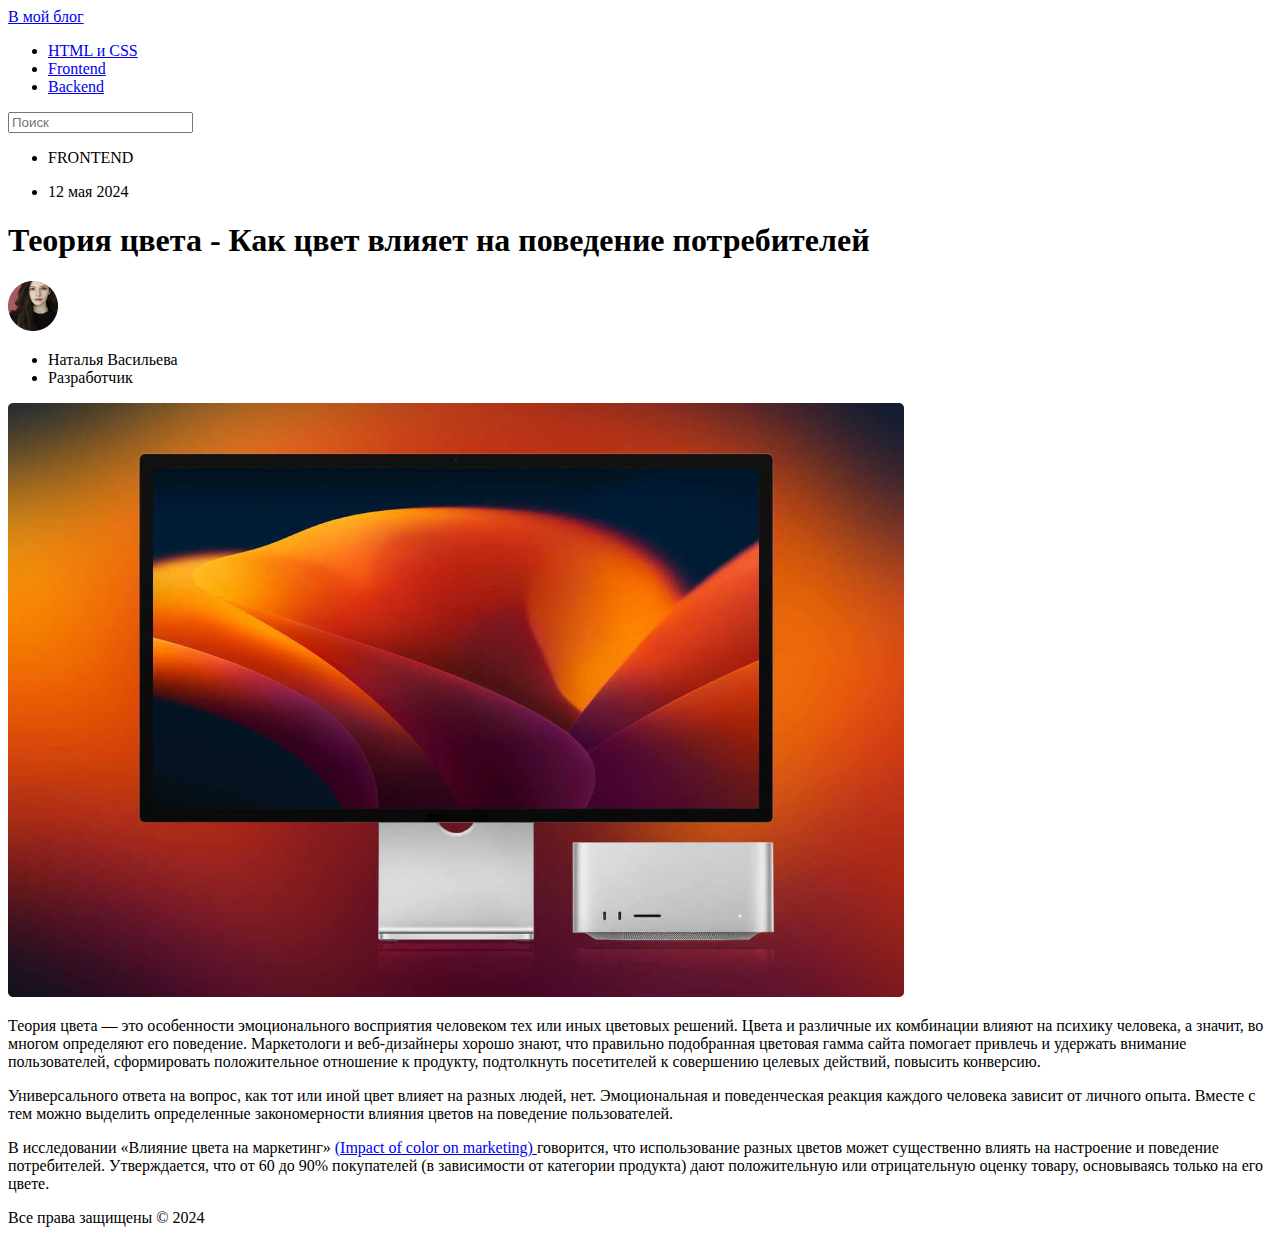
==== 1-Blog/index.html @ f77a91c6 "Исправление локализации, тайтла и ссылки" ====
<!DOCTYPE html>
<html lang="ru">
  <head>
    <meta charset="UTF-8" />
    <meta name="viewport" content="width=device-width, initial-scale=1.0" />
    <title>Мой Блог</title>
  </head>
  <body>
    <header>
      <nav>
        <a href="#">В мой блог</a>
        <ul>
          <li><a href="#">HTML и CSS</a></li>
          <li><a href="#">Frontend</a></li>
          <li><a href="#">Backend</a></li>
        </ul>
      </nav>
      <input type="search" placeholder="Поиск" />
    </header>
    <main>
      <section>
        <ul>
          <li><p>FRONTEND</p></li>
          <li><time datetime="2024-05-12 00:00">12 мая 2024</time></li>
        </ul>
        <h1>Теория цвета - Как цвет влияет на поведение потребителей</h1>
        <img src="images/Ellipse 1.png" alt="Аватар Натальи Васильевой" />
        <ul>
          <li>Наталья Васильева</li>
          <li>Разработчик</li>
        </ul>
      </section>

      <section>
        <img src="images/Rectangle 181.png" alt="Цветовая гамма iMac" />
      </section>

      <section>
        <p>
          Теория цвета — это особенности эмоционального восприятия человеком тех
          или иных цветовых решений. Цвета и различные их комбинации влияют на
          психику человека, а значит, во многом определяют его поведение.
          Маркетологи и веб-дизайнеры хорошо знают, что правильно подобранная
          цветовая гамма сайта помогает привлечь и удержать внимание
          пользователей, сформировать положительное отношение к продукту,
          подтолкнуть посетителей к совершению целевых действий, повысить
          конверсию.
        </p>
        <p>
          Универсального ответа на вопрос, как тот или иной цвет влияет на
          разных людей, нет. Эмоциональная и поведенческая реакция каждого
          человека зависит от личного опыта. Вместе с тем можно выделить
          определенные закономерности влияния цветов на поведение пользователей.
        </p>
        <p>
          В исследовании «Влияние цвета на маркетинг»
          <a href="https://www.researchgate.net/publication/235320162_Impact_of_color_on_marketing">
            (Impact of color on marketing)
          </a>
          говорится, что использование разных цветов может существенно влиять на
          настроение и поведение потребителей. Утверждается, что от 60 до 90%
          покупателей (в зависимости от категории продукта) дают положительную
          или отрицательную оценку товару, основываясь только на его цвете.
        </p>
      </section>
    </main>
    <footer>
      <p>Все права защищены &copy; <time datetime="2024-01-01 00:00">2024</time></p>
    </footer>
  </body>
</html>
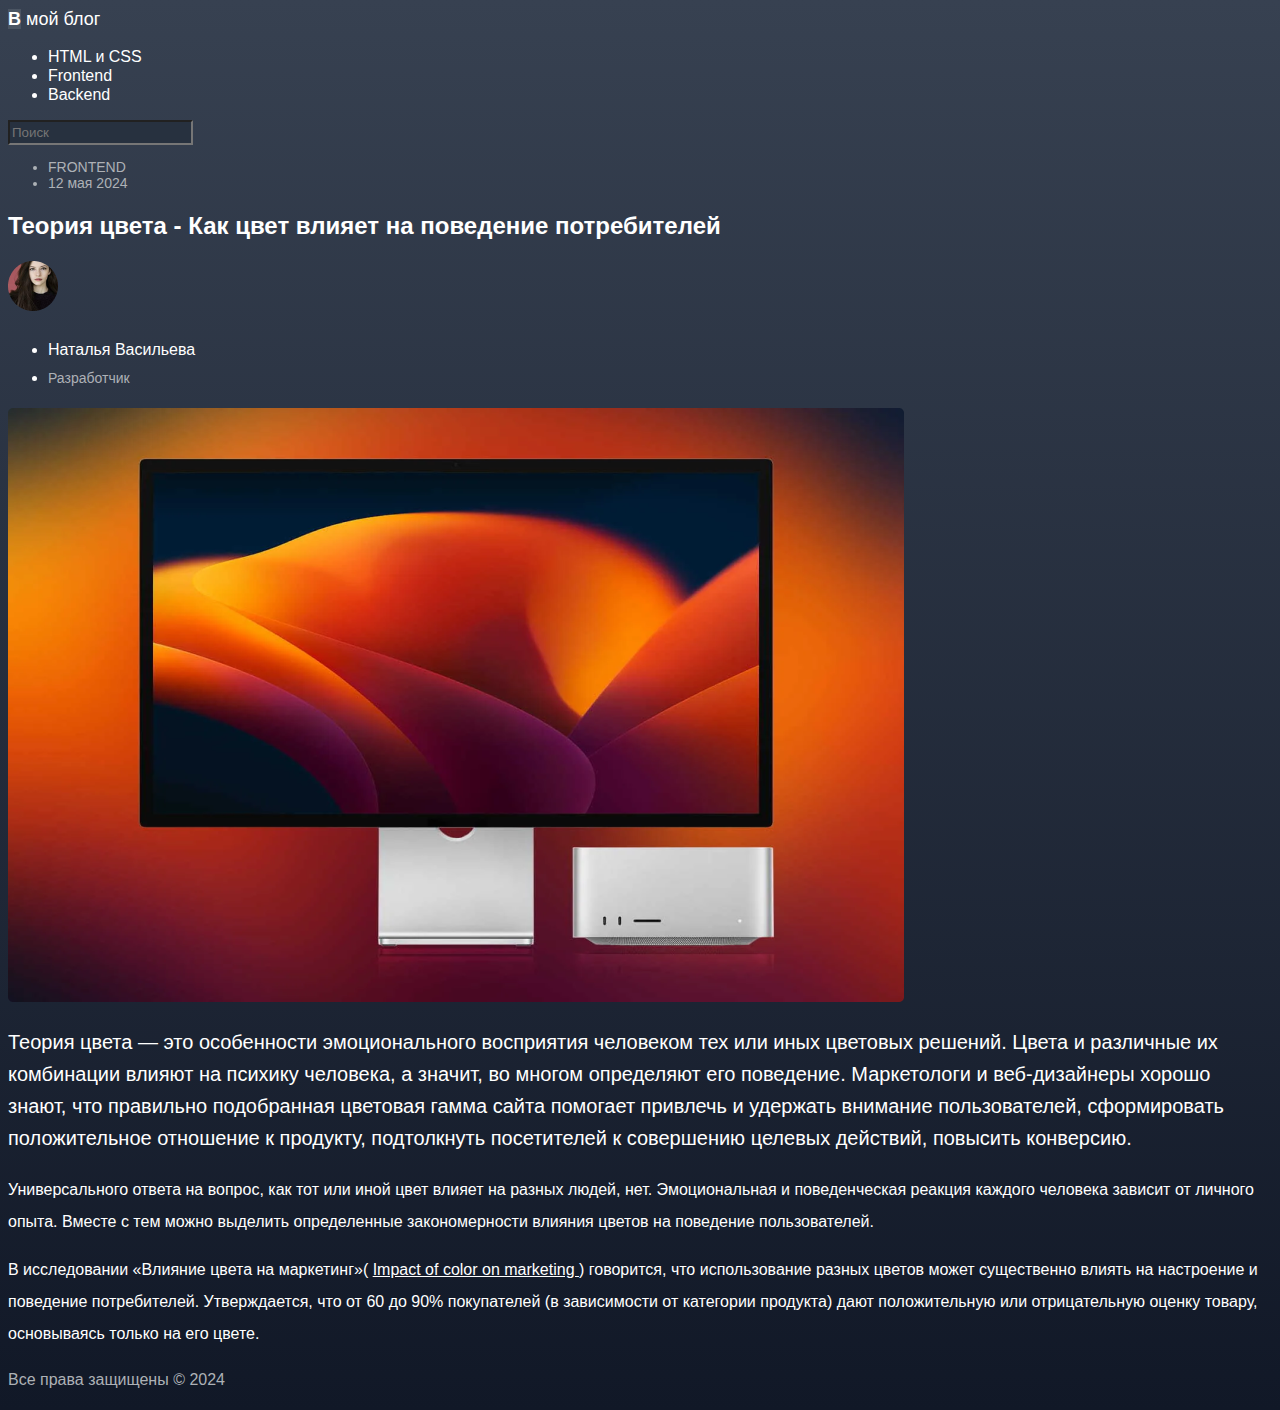
==== commit 71eae78b: "css dz 2" ====
--- a/1-Blog/index.html
+++ b/1-Blog/index.html
@@ -4,38 +4,58 @@
     <meta charset="UTF-8" />
     <meta name="viewport" content="width=device-width, initial-scale=1.0" />
     <title>Мой Блог</title>
+    <link rel="stylesheet" href="styles/style.css">
   </head>
   <body>
+
     <header>
+
       <nav>
-        <a href="#">В мой блог</a>
+        <a href="#"><span class="letterB">В</span> мой блог</a>
         <ul>
           <li><a href="#">HTML и CSS</a></li>
           <li><a href="#">Frontend</a></li>
           <li><a href="#">Backend</a></li>
         </ul>
       </nav>
-      <input type="search" placeholder="Поиск" />
+
+      <div class="headerSearch">
+        <form action="#">
+          <input type="text" placeholder="Поиск" />
+        </form>
+      </div>
+
     </header>
+
     <main>
+
       <section>
-        <ul>
-          <li><p>FRONTEND</p></li>
-          <li><time datetime="2024-05-12 00:00">12 мая 2024</time></li>
-        </ul>
+
+        <div class="postPartAndDate">
+            <ul>
+                <li>FRONTEND</li>
+                <li><time datetime="2024-05-12 00:00">12 мая 2024</time></li>
+            </ul>
+        </div>
+
         <h1>Теория цвета - Как цвет влияет на поведение потребителей</h1>
-        <img src="images/Ellipse 1.png" alt="Аватар Натальи Васильевой" />
-        <ul>
-          <li>Наталья Васильева</li>
-          <li>Разработчик</li>
-        </ul>
+
+        <div class="postAuthor">
+            <img src="images/Ellipse 1.png" alt="Аватар Натальи Васильевой" />
+            <ul>
+            <li>Наталья Васильева</li>
+            <li><span class="occupation">Разработчик</span></li>
+            </ul>
+        </div>
+
       </section>
 
       <section>
         <img src="images/Rectangle 181.png" alt="Цветовая гамма iMac" />
       </section>
 
-      <section>
+      <section class="postBody">
+        <div class="firstPart">
         <p>
           Теория цвета — это особенности эмоционального восприятия человеком тех
           или иных цветовых решений. Цвета и различные их комбинации влияют на
@@ -46,6 +66,7 @@
           подтолкнуть посетителей к совершению целевых действий, повысить
           конверсию.
         </p>
+    </div>
         <p>
           Универсального ответа на вопрос, как тот или иной цвет влияет на
           разных людей, нет. Эмоциональная и поведенческая реакция каждого
@@ -53,11 +74,11 @@
           определенные закономерности влияния цветов на поведение пользователей.
         </p>
         <p>
-          В исследовании «Влияние цвета на маркетинг»
+          В исследовании «Влияние цвета на маркетинг»(
           <a href="https://www.researchgate.net/publication/235320162_Impact_of_color_on_marketing">
-            (Impact of color on marketing)
+            Impact of color on marketing
           </a>
-          говорится, что использование разных цветов может существенно влиять на
+          ) говорится, что использование разных цветов может существенно влиять на
           настроение и поведение потребителей. Утверждается, что от 60 до 90%
           покупателей (в зависимости от категории продукта) дают положительную
           или отрицательную оценку товару, основываясь только на его цвете.
@@ -68,4 +89,4 @@
       <p>Все права защищены &copy; <time datetime="2024-01-01 00:00">2024</time></p>
     </footer>
   </body>
-</html>
+</html>--- a/1-Blog/styles/style.css
+++ b/1-Blog/styles/style.css
@@ -0,0 +1,66 @@
+body {
+    background: linear-gradient(180deg, #374151 0%, #111827 100%);
+    font-family: Roboto, sans-serif;
+    color: #fff;
+    font-weight: 400;
+    font-size: 16px;
+}
+
+body a {
+    color: #fff;
+}
+
+.letterB {
+    font-family: Source Sans Pro, sans-serif;
+    font-weight: 600;
+    line-height: 23px;
+    background-color: #4B5563;
+}
+
+nav > a {
+    font-size: 18px;
+    line-height: 21px;
+}
+
+nav a {
+    line-height: 19px;
+    text-decoration: none;
+}
+
+.headerSearch input {
+    background-color: #1F293799;
+    line-height: 19px;
+}
+
+.postPartAndDate {
+    font-size: 14px;
+    line-height: 16px;
+    color: rgb(173, 177, 182);
+}
+
+.postAuthor {
+    line-height: 28px;
+}
+
+.occupation {
+    font-size: 14px;
+    color: rgb(173, 177, 182);
+}
+
+h1 {
+    font-size: 24px;
+    line-height: 38px;
+}
+
+.postBody {
+    line-height: 32px;
+}
+
+.firstPart {
+    font-size: 20px;
+}
+
+footer p {
+    color: rgb(173, 177, 182);
+    line-height: 28px;
+}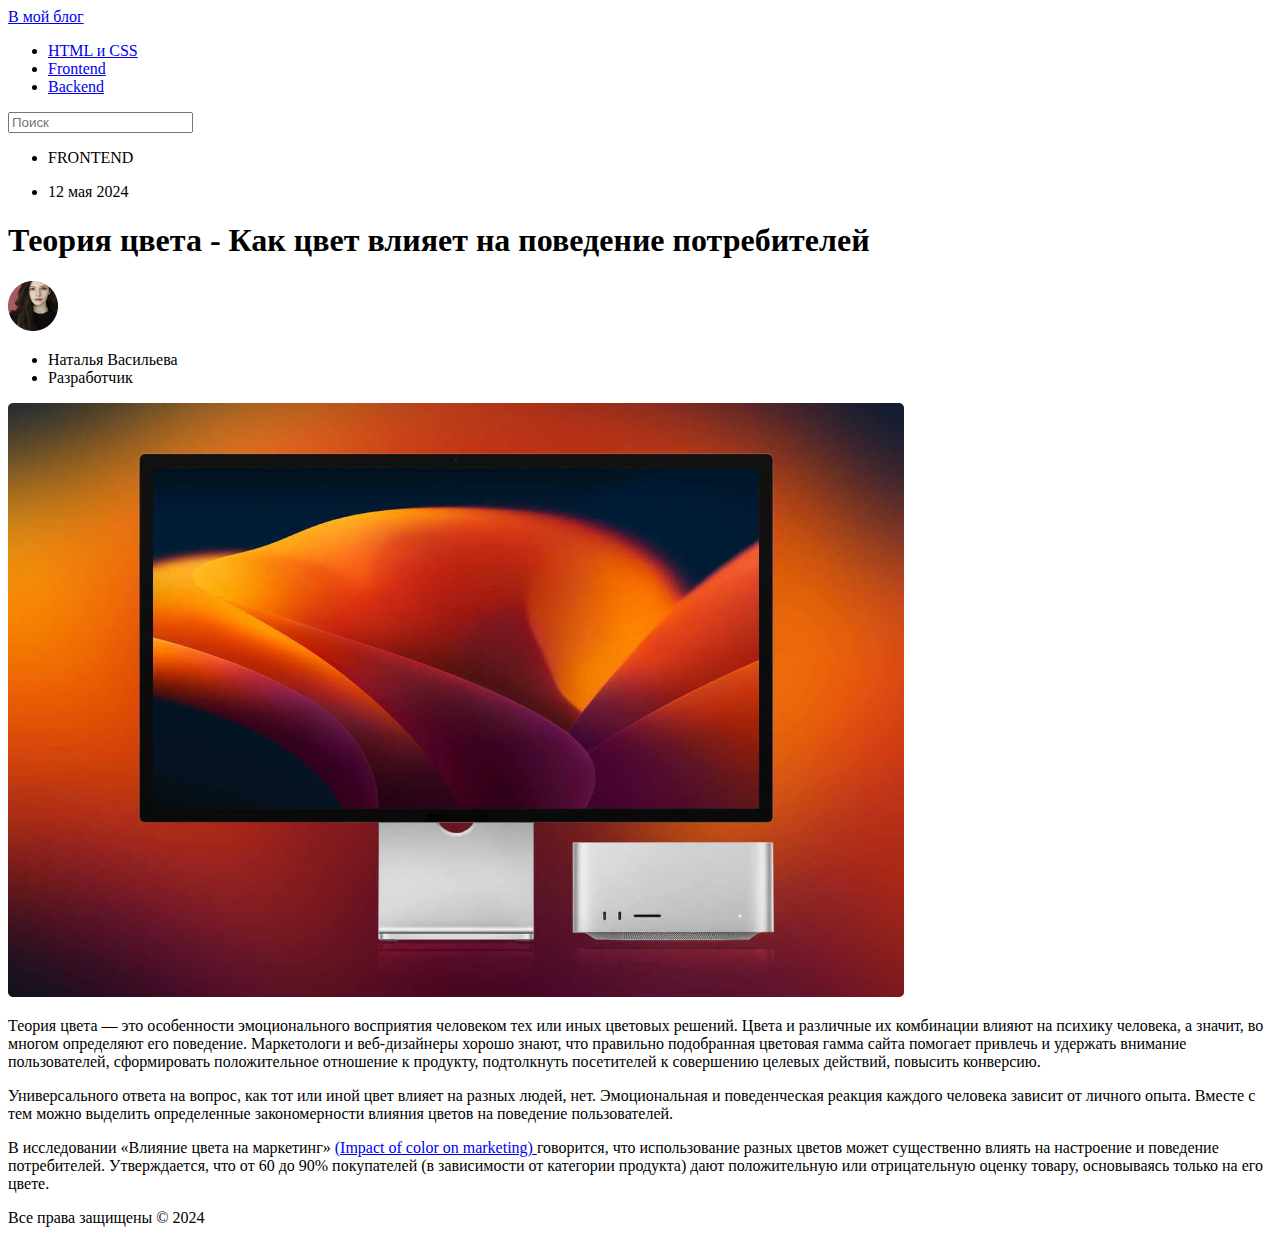
==== commit ffecf2bd: "Merge pull request #1 from Reneques/1-html" ====
--- a/1-Blog/index.html
+++ b/1-Blog/index.html
@@ -4,58 +4,38 @@
     <meta charset="UTF-8" />
     <meta name="viewport" content="width=device-width, initial-scale=1.0" />
     <title>Мой Блог</title>
-    <link rel="stylesheet" href="styles/style.css">
   </head>
   <body>
-
     <header>
-
       <nav>
-        <a href="#"><span class="letterB">В</span> мой блог</a>
+        <a href="#">В мой блог</a>
         <ul>
           <li><a href="#">HTML и CSS</a></li>
           <li><a href="#">Frontend</a></li>
           <li><a href="#">Backend</a></li>
         </ul>
       </nav>
-
-      <div class="headerSearch">
-        <form action="#">
-          <input type="text" placeholder="Поиск" />
-        </form>
-      </div>
-
+      <input type="search" placeholder="Поиск" />
     </header>
-
     <main>
-
       <section>
-
-        <div class="postPartAndDate">
-            <ul>
-                <li>FRONTEND</li>
-                <li><time datetime="2024-05-12 00:00">12 мая 2024</time></li>
-            </ul>
-        </div>
-
+        <ul>
+          <li><p>FRONTEND</p></li>
+          <li><time datetime="2024-05-12 00:00">12 мая 2024</time></li>
+        </ul>
         <h1>Теория цвета - Как цвет влияет на поведение потребителей</h1>
-
-        <div class="postAuthor">
-            <img src="images/Ellipse 1.png" alt="Аватар Натальи Васильевой" />
-            <ul>
-            <li>Наталья Васильева</li>
-            <li><span class="occupation">Разработчик</span></li>
-            </ul>
-        </div>
-
+        <img src="images/Ellipse 1.png" alt="Аватар Натальи Васильевой" />
+        <ul>
+          <li>Наталья Васильева</li>
+          <li>Разработчик</li>
+        </ul>
       </section>
 
       <section>
         <img src="images/Rectangle 181.png" alt="Цветовая гамма iMac" />
       </section>
 
-      <section class="postBody">
-        <div class="firstPart">
+      <section>
         <p>
           Теория цвета — это особенности эмоционального восприятия человеком тех
           или иных цветовых решений. Цвета и различные их комбинации влияют на
@@ -66,7 +46,6 @@
           подтолкнуть посетителей к совершению целевых действий, повысить
           конверсию.
         </p>
-    </div>
         <p>
           Универсального ответа на вопрос, как тот или иной цвет влияет на
           разных людей, нет. Эмоциональная и поведенческая реакция каждого
@@ -74,11 +53,11 @@
           определенные закономерности влияния цветов на поведение пользователей.
         </p>
         <p>
-          В исследовании «Влияние цвета на маркетинг»(
+          В исследовании «Влияние цвета на маркетинг»
           <a href="https://www.researchgate.net/publication/235320162_Impact_of_color_on_marketing">
-            Impact of color on marketing
+            (Impact of color on marketing)
           </a>
-          ) говорится, что использование разных цветов может существенно влиять на
+          говорится, что использование разных цветов может существенно влиять на
           настроение и поведение потребителей. Утверждается, что от 60 до 90%
           покупателей (в зависимости от категории продукта) дают положительную
           или отрицательную оценку товару, основываясь только на его цвете.
@@ -89,4 +68,4 @@
       <p>Все права защищены &copy; <time datetime="2024-01-01 00:00">2024</time></p>
     </footer>
   </body>
-</html>+</html>
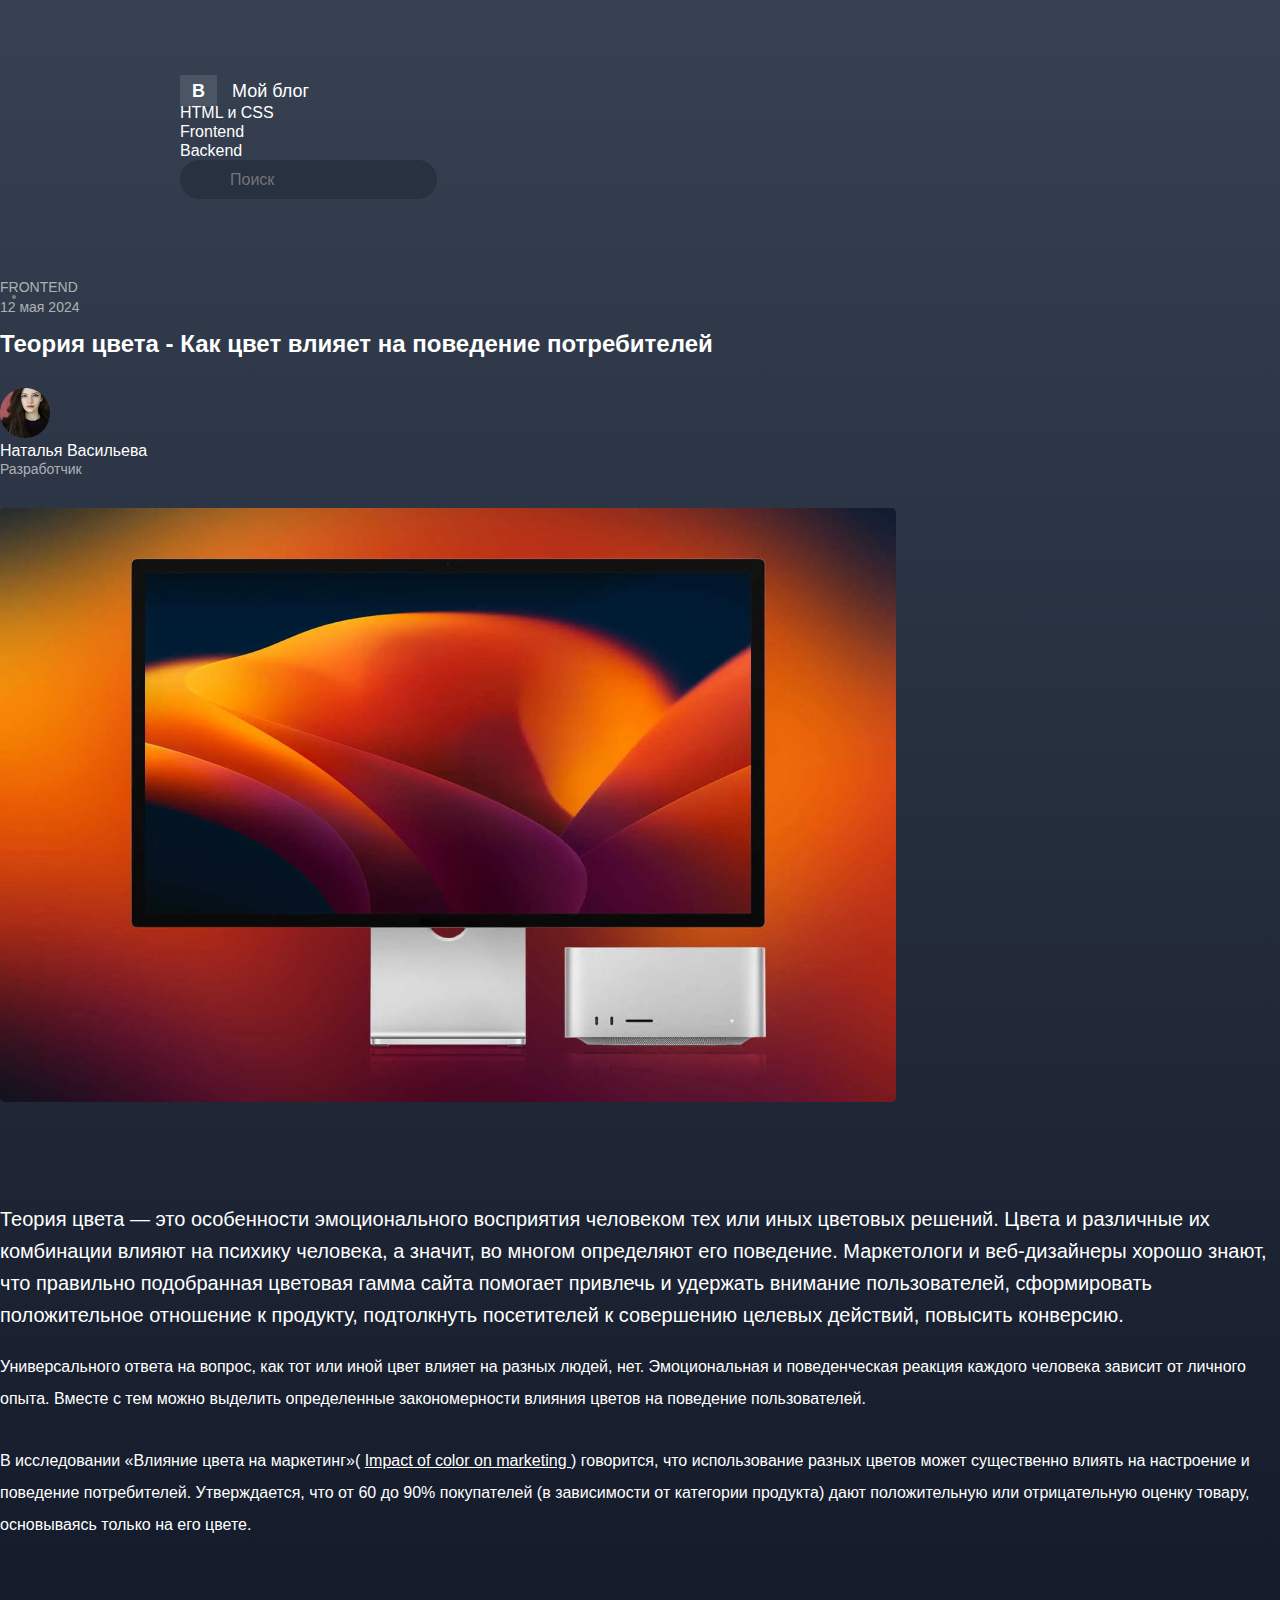
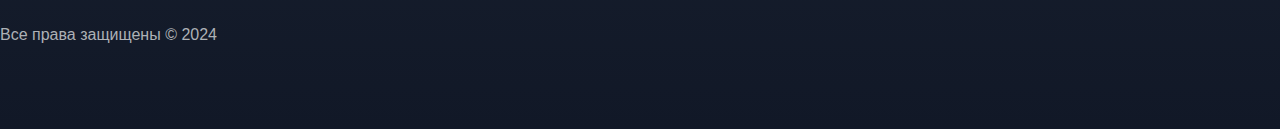
==== commit e0ea9cf4: "Домашнее задание - Блочная модель" ====
--- a/1-Blog/index.html
+++ b/1-Blog/index.html
@@ -4,48 +4,62 @@
     <meta charset="UTF-8" />
     <meta name="viewport" content="width=device-width, initial-scale=1.0" />
     <title>Мой Блог</title>
+    <link rel="stylesheet" href="styles/style.css" />
   </head>
   <body>
     <header>
       <nav>
-        <a href="#">В мой блог</a>
+        <a href="#"><span class="letterB">В</span> Мой блог</a>
         <ul>
           <li><a href="#">HTML и CSS</a></li>
           <li><a href="#">Frontend</a></li>
           <li><a href="#">Backend</a></li>
         </ul>
       </nav>
-      <input type="search" placeholder="Поиск" />
+
+      <div class="headerSearch">
+        <form action="#" name="search">
+          <input name="search" type="text" placeholder="Поиск" />
+        </form>
+      </div>
     </header>
+
     <main>
       <section>
-        <ul>
-          <li><p>FRONTEND</p></li>
-          <li><time datetime="2024-05-12 00:00">12 мая 2024</time></li>
-        </ul>
+        <div class="postPartAndDate">
+          <ul>
+            <li>FRONTEND</li>
+            <li><hr class="dotPart" /></li>
+            <li><time datetime="2024-05-12 00:00">12 мая 2024</time></li>
+          </ul>
+        </div>
+
         <h1>Теория цвета - Как цвет влияет на поведение потребителей</h1>
-        <img src="images/Ellipse 1.png" alt="Аватар Натальи Васильевой" />
-        <ul>
-          <li>Наталья Васильева</li>
-          <li>Разработчик</li>
-        </ul>
+
+        <div class="postAuthor">
+          <img src="images/Ellipse 1.png" alt="Аватар Натальи Васильевой" />
+          <ul>
+            <li>Наталья Васильева</li>
+            <li><span class="occupation">Разработчик</span></li>
+          </ul>
+        </div>
       </section>
 
-      <section>
+      <section class="postBody">
         <img src="images/Rectangle 181.png" alt="Цветовая гамма iMac" />
-      </section>
 
-      <section>
-        <p>
-          Теория цвета — это особенности эмоционального восприятия человеком тех
-          или иных цветовых решений. Цвета и различные их комбинации влияют на
-          психику человека, а значит, во многом определяют его поведение.
-          Маркетологи и веб-дизайнеры хорошо знают, что правильно подобранная
-          цветовая гамма сайта помогает привлечь и удержать внимание
-          пользователей, сформировать положительное отношение к продукту,
-          подтолкнуть посетителей к совершению целевых действий, повысить
-          конверсию.
-        </p>
+        <div class="firstPart">
+          <p>
+            Теория цвета — это особенности эмоционального восприятия человеком
+            тех или иных цветовых решений. Цвета и различные их комбинации
+            влияют на психику человека, а значит, во многом определяют его
+            поведение. Маркетологи и веб-дизайнеры хорошо знают, что правильно
+            подобранная цветовая гамма сайта помогает привлечь и удержать
+            внимание пользователей, сформировать положительное отношение к
+            продукту, подтолкнуть посетителей к совершению целевых действий,
+            повысить конверсию.
+          </p>
+        </div>
         <p>
           Универсального ответа на вопрос, как тот или иной цвет влияет на
           разных людей, нет. Эмоциональная и поведенческая реакция каждого
@@ -53,19 +67,23 @@
           определенные закономерности влияния цветов на поведение пользователей.
         </p>
         <p>
-          В исследовании «Влияние цвета на маркетинг»
-          <a href="https://www.researchgate.net/publication/235320162_Impact_of_color_on_marketing">
-            (Impact of color on marketing)
+          В исследовании «Влияние цвета на маркетинг»(
+          <a
+            href="https://www.researchgate.net/publication/235320162_Impact_of_color_on_marketing"
+          >
+            Impact of color on marketing
           </a>
-          говорится, что использование разных цветов может существенно влиять на
-          настроение и поведение потребителей. Утверждается, что от 60 до 90%
+          ) говорится, что использование разных цветов может существенно влиять
+          на настроение и поведение потребителей. Утверждается, что от 60 до 90%
           покупателей (в зависимости от категории продукта) дают положительную
           или отрицательную оценку товару, основываясь только на его цвете.
         </p>
       </section>
     </main>
     <footer>
-      <p>Все права защищены &copy; <time datetime="2024-01-01 00:00">2024</time></p>
+      <p>
+        Все права защищены &copy; <time datetime="2024-01-01 00:00">2024</time>
+      </p>
     </footer>
   </body>
 </html>
--- a/1-Blog/styles/style.css
+++ b/1-Blog/styles/style.css
@@ -0,0 +1,107 @@
+body {
+    background: linear-gradient(180deg, #374151 0%, #111827 100%);
+    font-family: Roboto, sans-serif;
+    color: #fff;
+    font-weight: 400;
+    font-size: 16px;
+    margin: 0;
+}
+
+header {
+    margin: 80px 180px;
+}
+
+h1 {
+    font-size: 24px;
+    margin: 0px 0px 30px 0px;
+}
+
+body a {
+    color: #fff;
+}
+
+ul {
+    padding: 0;
+    margin: 0px;
+}
+
+li {
+    list-style: none;
+  }
+
+nav > a {
+    font-size: 18px;
+    line-height: 21px;
+}
+
+nav a {
+    line-height: 19px;
+    text-decoration: none;
+}
+
+.letterB {
+    font-family: Source Sans Pro, sans-serif;
+    font-weight: 600;
+    line-height: 23px;
+    background-color: #4B5563;
+    padding: 6px 12px;
+    margin-right: 10px;
+}
+
+.headerSearch input {
+    background-color: #1F293799;
+    line-height: 19px;
+    border: none;
+    border-radius: 100px;
+    padding: 10px 0px 10px 50px;
+    color: #FFF;
+    font-family: Roboto, sans-serif;
+    font-size: 16px;
+    font-weight: 400;
+}
+
+.postPartAndDate {
+    font-size: 14px;
+    line-height: 16px;
+    color: rgb(173, 177, 182);
+    margin-bottom: 15px;
+}
+
+.dotPart {
+    width: 2px;
+    border: solid 2px;
+    border-radius: 100%;
+    box-sizing:border-box;
+    margin: 0px 12px;
+}
+
+.postAuthor {
+    margin-bottom: 30px;
+}
+
+.occupation {
+    font-size: 14px;
+    color: rgb(173, 177, 182);
+}
+
+.postBody {
+    line-height: 32px;
+}
+
+.postBody > p {
+    margin: 0px 0px 30px 0px;
+}
+
+.postBody > img {
+    margin-bottom: 70px;
+}
+
+.firstPart {
+    font-size: 20px;
+}
+
+footer p {
+    margin: 80px 0px;
+    color: rgb(173, 177, 182);
+    line-height: 28px;
+}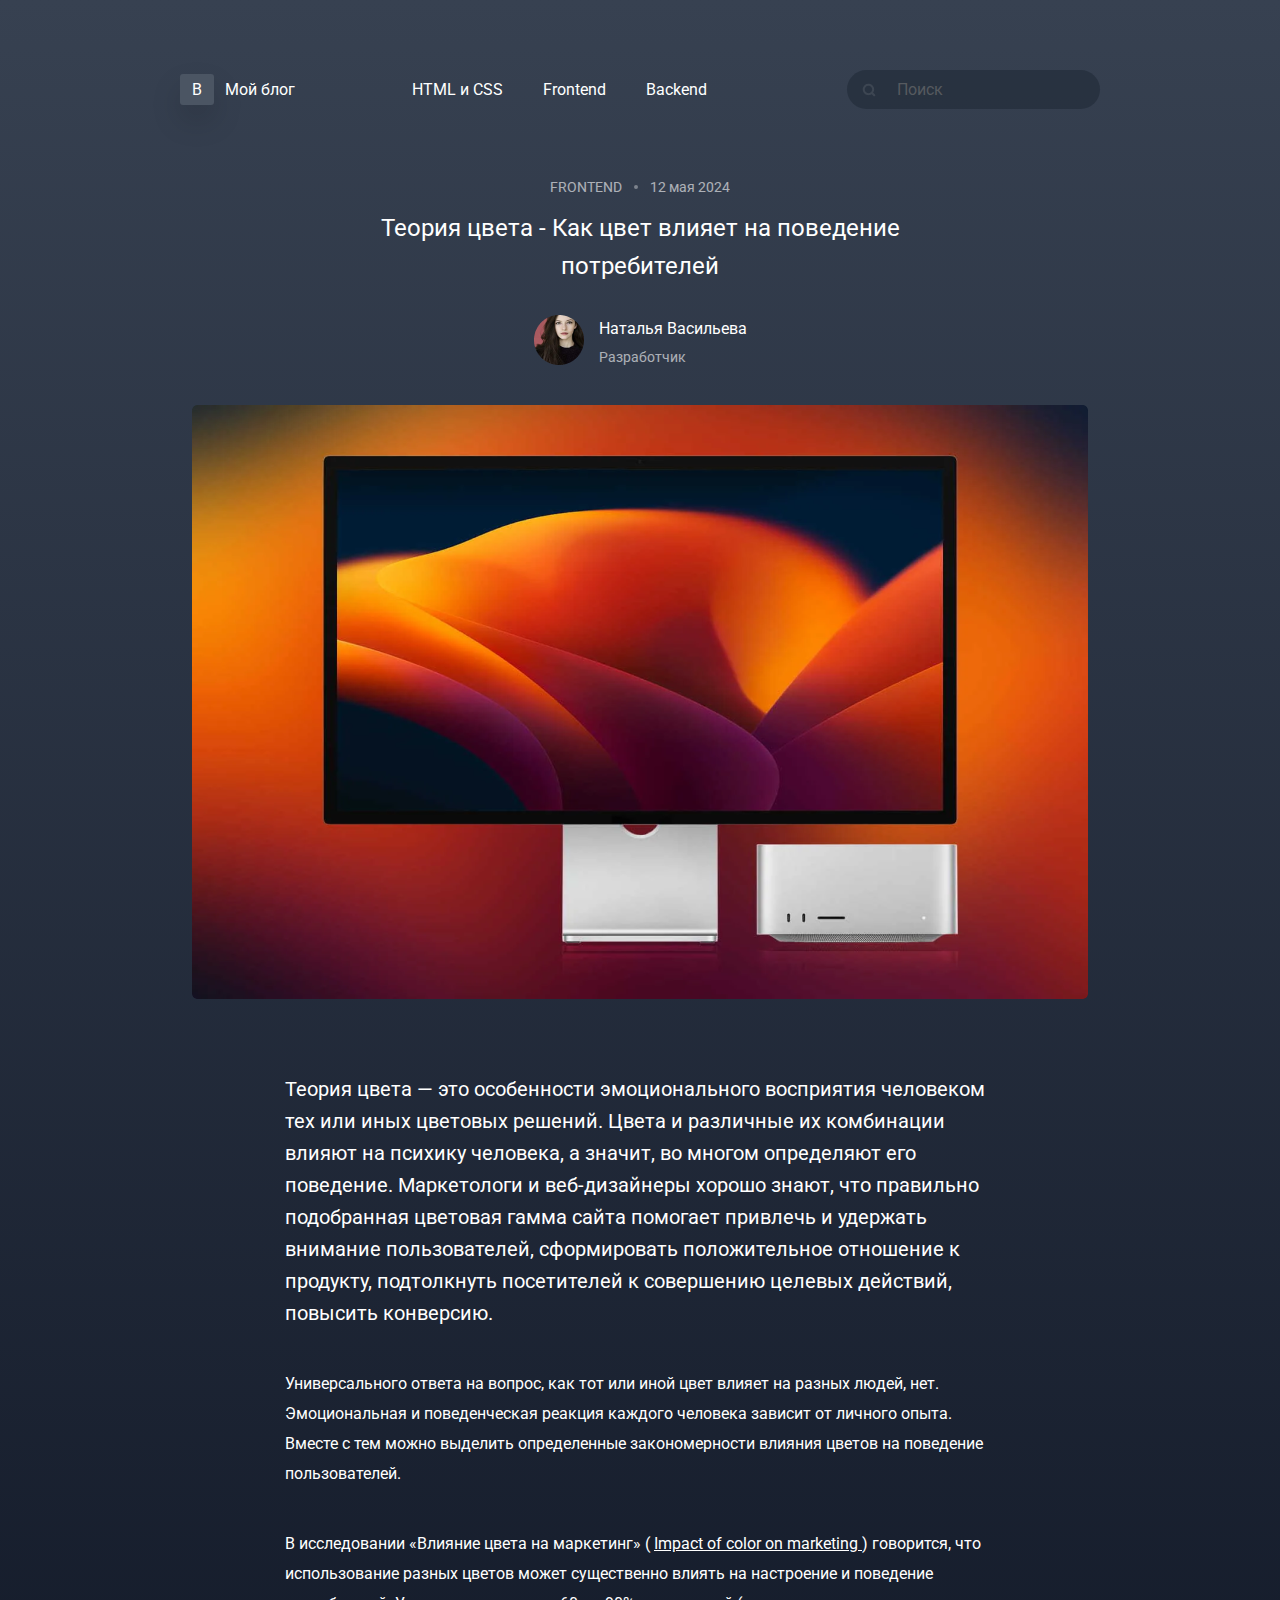
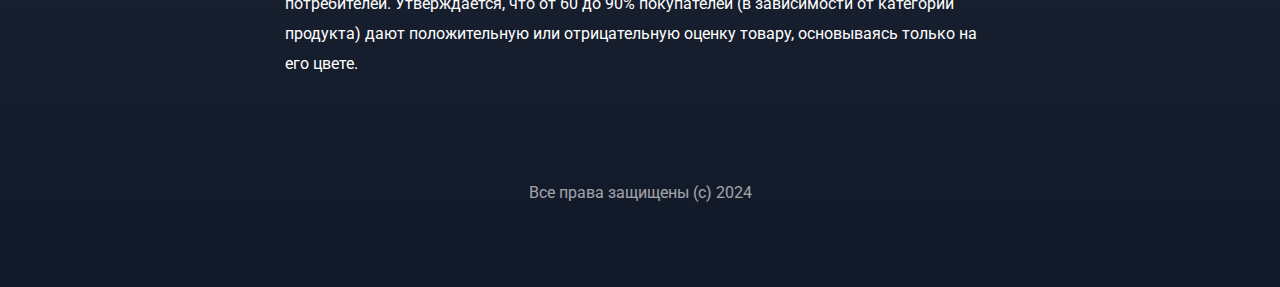
==== commit 8d913e8d: "дз - блог" ====
--- a/1-Blog/index.html
+++ b/1-Blog/index.html
@@ -1,78 +1,90 @@
 <!DOCTYPE html>
-<html lang="ru">
+<html lang="en">
   <head>
     <meta charset="UTF-8" />
     <meta name="viewport" content="width=device-width, initial-scale=1.0" />
-    <title>Мой Блог</title>
+    <title>Document</title>
     <link rel="stylesheet" href="styles/style.css" />
+    <link rel="preconnect" href="https://fonts.googleapis.com" />
+    <link rel="preconnect" href="https://fonts.gstatic.com" crossorigin />
+    <link
+      href="https://fonts.googleapis.com/css2?family=Open+Sans:ital,wght@0,400;0,600;0,700;1,400&family=Roboto&display=swap"
+      rel="stylesheet"
+    />
   </head>
   <body>
     <header>
       <nav>
-        <a href="#"><span class="letterB">В</span> Мой блог</a>
-        <ul>
+        <ul class="headerNavContainer">
+          <li class="homeLink">
+            <a href="#" class="homeLinkContainer">
+              <p id="homeLinkButton">В</p>
+              <p>Мой блог</p>
+            </a>
+          </li>
           <li><a href="#">HTML и CSS</a></li>
           <li><a href="#">Frontend</a></li>
           <li><a href="#">Backend</a></li>
+          <li class="searchPanel">
+            <form action="#">
+              <img class="searchIcon" src="images/search.png" alt="" />
+              <input type="search" placeholder="Поиск" />
+            </form>
+          </li>
         </ul>
       </nav>
-
-      <div class="headerSearch">
-        <form action="#" name="search">
-          <input name="search" type="text" placeholder="Поиск" />
-        </form>
-      </div>
     </header>
 
     <main>
-      <section>
-        <div class="postPartAndDate">
-          <ul>
-            <li>FRONTEND</li>
-            <li><hr class="dotPart" /></li>
-            <li><time datetime="2024-05-12 00:00">12 мая 2024</time></li>
-          </ul>
+      <section class="topicInfo">
+        <div class="postPartitionContainer">
+          <p class="postPartitionItem">FRONTEND</p>
+          <hr class="postPartitionItem pipePartition" />
+          <p class="postPartitionItem">12 мая 2024</p>
         </div>
-
         <h1>Теория цвета - Как цвет влияет на поведение потребителей</h1>
-
-        <div class="postAuthor">
-          <img src="images/Ellipse 1.png" alt="Аватар Натальи Васильевой" />
-          <ul>
-            <li>Наталья Васильева</li>
-            <li><span class="occupation">Разработчик</span></li>
-          </ul>
+        <div class="authorInfo">
+          <img
+            class="authorAvatar"
+            src="images/author.png"
+            alt="Аватар Наталья Васильева"
+          />
+          <p class="authorName">Наталья Васильева</p>
+          <p class="authorOccupation">Разработчик</p>
         </div>
       </section>
-
-      <section class="postBody">
-        <img src="images/Rectangle 181.png" alt="Цветовая гамма iMac" />
-
-        <div class="firstPart">
-          <p>
-            Теория цвета — это особенности эмоционального восприятия человеком
-            тех или иных цветовых решений. Цвета и различные их комбинации
-            влияют на психику человека, а значит, во многом определяют его
-            поведение. Маркетологи и веб-дизайнеры хорошо знают, что правильно
-            подобранная цветовая гамма сайта помогает привлечь и удержать
-            внимание пользователей, сформировать положительное отношение к
-            продукту, подтолкнуть посетителей к совершению целевых действий,
-            повысить конверсию.
-          </p>
-        </div>
-        <p>
+      <section>
+        <img
+          class="heroImage"
+          src="images/heropic.png"
+          alt="Персональный компьютер и цвета заставки"
+        />
+      </section>
+      <section class="postData">
+        <p class="textPartOne">
+          Теория цвета — это особенности эмоционального восприятия человеком тех
+          или иных цветовых решений. Цвета и различные их комбинации влияют на
+          психику человека, а значит, во многом определяют его поведение.
+          Маркетологи и веб-дизайнеры хорошо знают, что правильно подобранная
+          цветовая гамма сайта помогает привлечь и удержать внимание
+          пользователей, сформировать положительное отношение к продукту,
+          подтолкнуть посетителей к совершению целевых действий, повысить
+          конверсию.
+        </p>
+        <p class="textPartTwo">
           Универсального ответа на вопрос, как тот или иной цвет влияет на
           разных людей, нет. Эмоциональная и поведенческая реакция каждого
           человека зависит от личного опыта. Вместе с тем можно выделить
           определенные закономерности влияния цветов на поведение пользователей.
         </p>
-        <p>
-          В исследовании «Влияние цвета на маркетинг»(
-          <a
-            href="https://www.researchgate.net/publication/235320162_Impact_of_color_on_marketing"
-          >
-            Impact of color on marketing
-          </a>
+        <p class="textPartThree">
+          В исследовании «Влияние цвета на маркетинг» (<span>
+            <a
+              class="textLink"
+              href="https://www.researchgate.net/publication/235320162_Impact_of_color_on_marketing"
+              >Impact of color on marketing
+            </a>
+          </span>
           ) говорится, что использование разных цветов может существенно влиять
           на настроение и поведение потребителей. Утверждается, что от 60 до 90%
           покупателей (в зависимости от категории продукта) дают положительную
@@ -80,10 +92,9 @@
         </p>
       </section>
     </main>
+
     <footer>
-      <p>
-        Все права защищены &copy; <time datetime="2024-01-01 00:00">2024</time>
-      </p>
+      <p>Все права защищены (c) 2024</p>
     </footer>
   </body>
 </html>
--- a/1-Blog/styles/style.css
+++ b/1-Blog/styles/style.css
@@ -1,107 +1,172 @@
+* {
+  box-sizing: border-box;
+  font-family: "Roboto", sans-serif;
+  font-weight: 400;
+  font-style: normal;
+  font-size: 16px;
+  text-align: center;
+  color: #fff;
+}
+
 body {
-    background: linear-gradient(180deg, #374151 0%, #111827 100%);
-    font-family: Roboto, sans-serif;
-    color: #fff;
-    font-weight: 400;
-    font-size: 16px;
-    margin: 0;
+  margin: 0px;
+  background: linear-gradient(180deg, #374151 0%, #111827 100%);
 }
 
 header {
-    margin: 80px 180px;
+  margin: 70px 180px;
+}
+
+main {
+  display: flex;
+  flex-direction: column;
+  align-items: center;
+}
+
+p {
+  margin: 0px;
 }
 
 h1 {
-    font-size: 24px;
-    margin: 0px 0px 30px 0px;
+  font-size: 24px;
+  line-height: 38px; /* 158.333% */
+  max-width: 525px;
+  margin: 14px 0px 30px 0px;
 }
 
-body a {
-    color: #fff;
+footer {
+  margin: auto;
+  opacity: 0.6;
+  line-height: 28px; /* 175% */
+  margin-bottom: 80px;
 }
 
-ul {
-    padding: 0;
-    margin: 0px;
+.headerNavContainer {
+  list-style-type: none;
+  padding: 0px;
+  display: flex;
+  gap: 40px;
+  align-items: center;
+  max-width: 1080px;
+  margin: auto;
 }
 
-li {
-    list-style: none;
-  }
-
-nav > a {
-    font-size: 18px;
-    line-height: 21px;
+.homeLink {
+  margin-right: 77px;
 }
 
-nav a {
-    line-height: 19px;
-    text-decoration: none;
+.searchPanel {
+  margin-left: auto;
 }
 
-.letterB {
-    font-family: Source Sans Pro, sans-serif;
-    font-weight: 600;
-    line-height: 23px;
-    background-color: #4B5563;
-    padding: 6px 12px;
-    margin-right: 10px;
+.searchPanel input {
+  border-radius: 100px;
+  border: none;
+  background: rgba(31, 41, 55, 0.6);
+  padding: 10px 0px 10px 50px;
 }
 
-.headerSearch input {
-    background-color: #1F293799;
-    line-height: 19px;
-    border: none;
-    border-radius: 100px;
-    padding: 10px 0px 10px 50px;
-    color: #FFF;
-    font-family: Roboto, sans-serif;
-    font-size: 16px;
-    font-weight: 400;
+.searchIcon {
+  position: absolute;
+  padding: 13px 15px;
 }
 
-.postPartAndDate {
-    font-size: 14px;
-    line-height: 16px;
-    color: rgb(173, 177, 182);
-    margin-bottom: 15px;
+.searchPanel input::placeholder {
+  opacity: 0.6;
+  text-align: left;
+  line-height: normal;
 }
 
-.dotPart {
-    width: 2px;
-    border: solid 2px;
-    border-radius: 100%;
-    box-sizing:border-box;
-    margin: 0px 12px;
+.headerNavContainer > li > a {
+  line-height: normal;
+  text-decoration: none;
+  align-items: center;
 }
 
-.postAuthor {
-    margin-bottom: 30px;
+.homeLinkContainer {
+  display: flex;
+  gap: 11px;
 }
 
-.occupation {
-    font-size: 14px;
-    color: rgb(173, 177, 182);
+.topicInfo {
+  display: flex;
+  flex-direction: column;
+  align-items: center;
 }
 
-.postBody {
-    line-height: 32px;
+.postPartitionContainer {
+  display: flex;
+  justify-content: center;
+  align-items: center;
+  gap: 12px;
 }
 
-.postBody > p {
-    margin: 0px 0px 30px 0px;
+.postPartitionItem {
+  opacity: 0.6;
+  font-size: 14px;
+  line-height: normal;
+  margin: 0px;
 }
 
-.postBody > img {
-    margin-bottom: 70px;
+.pipePartition {
+  width: 1px;
+  border: 2px solid rgba(255, 255, 255, 0.6);
+  border-radius: 100px;
 }
 
-.firstPart {
-    font-size: 20px;
+.authorInfo {
+  flex-flow: column wrap;
+  display: flex;
+  height: 60px;
+  margin-bottom: 30px;
 }
 
-footer p {
-    margin: 80px 0px;
-    color: rgb(173, 177, 182);
-    line-height: 28px;
-}+.authorName {
+  text-align: left;
+  line-height: 28px; /* 175% */
+}
+
+.authorOccupation {
+  opacity: 0.6;
+  font-size: 14px;
+  text-align: left;
+  line-height: 28px; /* 200% */
+}
+
+.authorName,
+.authorOccupation {
+  margin: 0px 0px 0px 15px;
+}
+
+.heroImage {
+  border-radius: 5px;
+  margin-bottom: 70px;
+}
+
+.postData {
+  max-width: 710px;
+  margin-bottom: 100px;
+}
+
+.textPartTwo {
+  margin: 40px 0px;
+}
+
+.textPartTwo,
+.textPartThree {
+  text-align: left;
+  line-height: 30px; /* 187.5% */
+}
+
+.textPartOne {
+  text-align: left;
+  font-size: 20px;
+  line-height: 32px; /* 160% */
+}
+
+#homeLinkButton {
+  padding: 6px 12px;
+  border-radius: 3px;
+  background: #4b5563;
+  box-shadow: 0px 15px 30px 0px rgba(0, 0, 0, 0.15);
+}
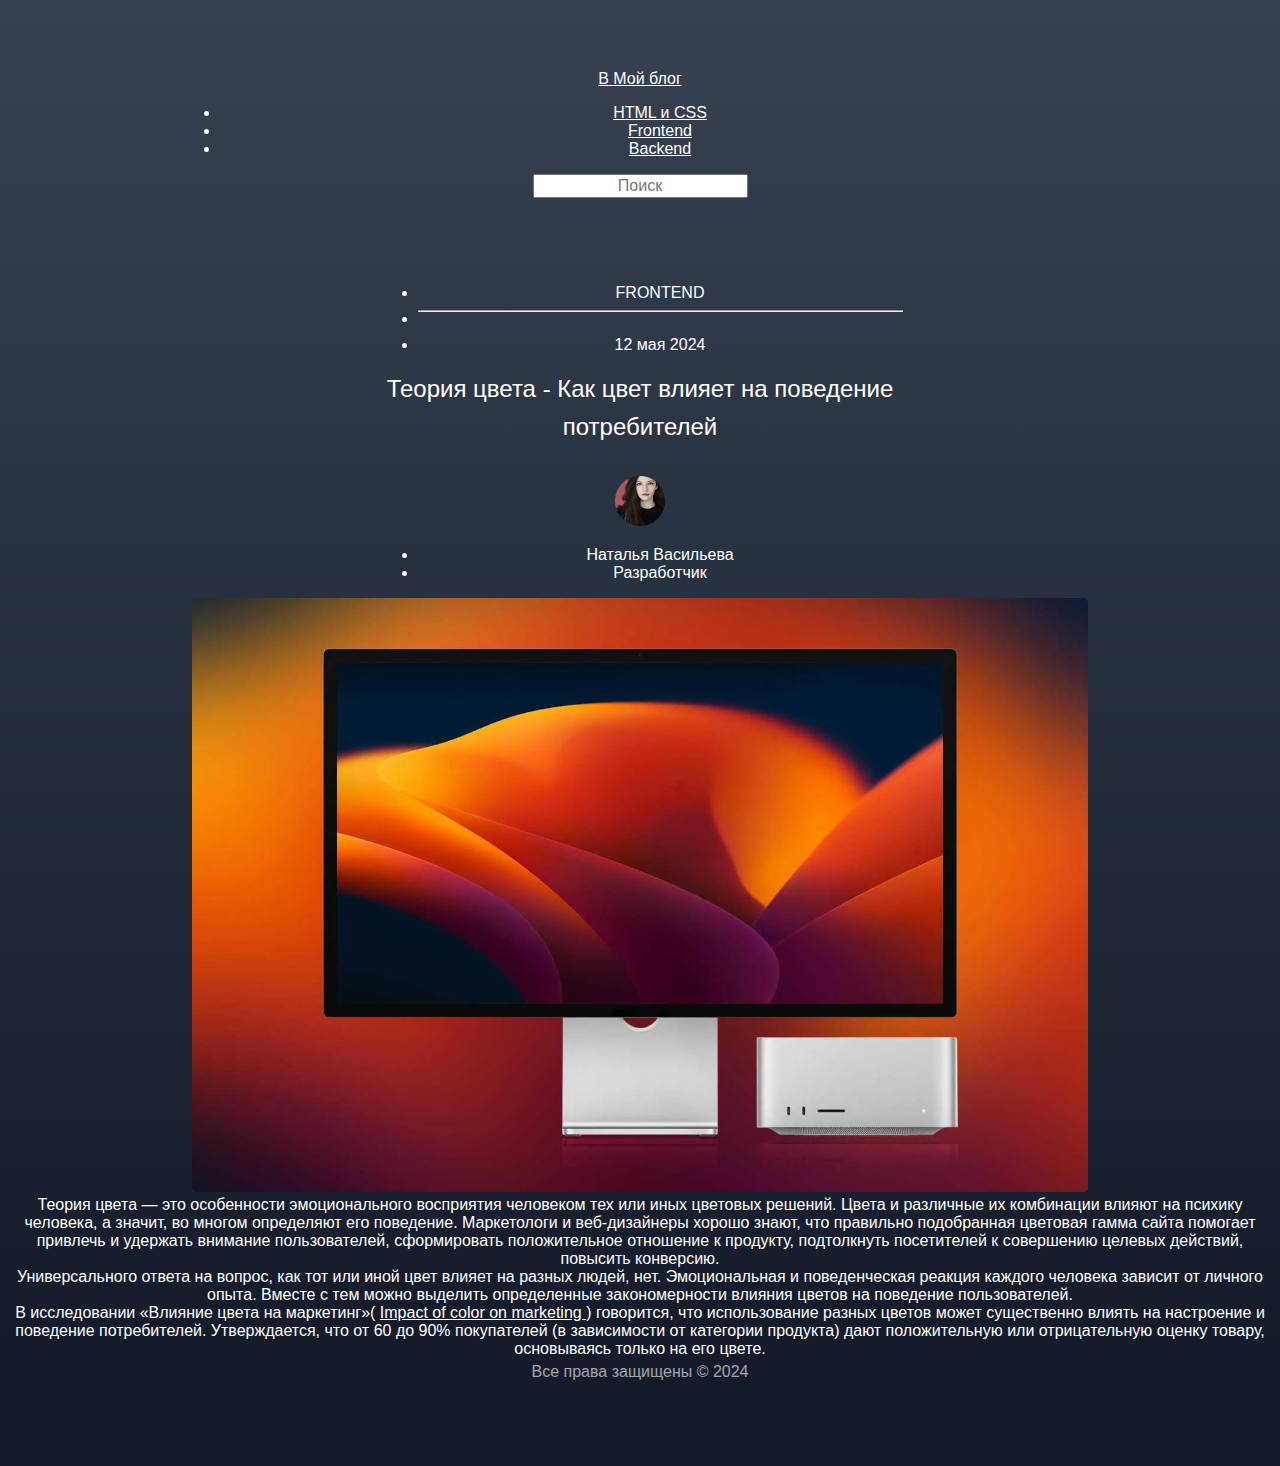
==== commit 16f2c9ae: "review-fix" ====
--- a/1-Blog/index.html
+++ b/1-Blog/index.html
@@ -1,67 +1,52 @@
 <!DOCTYPE html>
-<html lang="en">
+<html lang="ru">
   <head>
     <meta charset="UTF-8" />
     <meta name="viewport" content="width=device-width, initial-scale=1.0" />
-    <title>Document</title>
+    <title>Мой Блог</title>
     <link rel="stylesheet" href="styles/style.css" />
-    <link rel="preconnect" href="https://fonts.googleapis.com" />
-    <link rel="preconnect" href="https://fonts.gstatic.com" crossorigin />
-    <link
-      href="https://fonts.googleapis.com/css2?family=Open+Sans:ital,wght@0,400;0,600;0,700;1,400&family=Roboto&display=swap"
-      rel="stylesheet"
-    />
   </head>
   <body>
     <header>
       <nav>
-        <ul class="headerNavContainer">
-          <li class="homeLink">
-            <a href="#" class="homeLinkContainer">
-              <p id="homeLinkButton">В</p>
-              <p>Мой блог</p>
-            </a>
-          </li>
+        <a href="#"><span class="homePageButton">В</span> Мой блог</a>
+        <ul>
           <li><a href="#">HTML и CSS</a></li>
           <li><a href="#">Frontend</a></li>
           <li><a href="#">Backend</a></li>
-          <li class="searchPanel">
-            <form action="#">
-              <img class="searchIcon" src="images/search.png" alt="" />
-              <input type="search" placeholder="Поиск" />
-            </form>
-          </li>
         </ul>
       </nav>
+
+      <div class="headerSearch">
+        <form action="#" name="search">
+          <input name="search" type="text" placeholder="Поиск" />
+        </form>
+      </div>
     </header>
 
     <main>
-      <section class="topicInfo">
-        <div class="postPartitionContainer">
-          <p class="postPartitionItem">FRONTEND</p>
-          <hr class="postPartitionItem pipePartition" />
-          <p class="postPartitionItem">12 мая 2024</p>
-        </div>
+      <section>
+        <ul class="postPartAndDate">
+          <li>FRONTEND</li>
+          <li><hr class="dotPart" /></li>
+          <li><time datetime="2024-05-12 00:00">12 мая 2024</time></li>
+        </ul>
+
         <h1>Теория цвета - Как цвет влияет на поведение потребителей</h1>
-        <div class="authorInfo">
-          <img
-            class="authorAvatar"
-            src="images/author.png"
-            alt="Аватар Наталья Васильева"
-          />
-          <p class="authorName">Наталья Васильева</p>
-          <p class="authorOccupation">Разработчик</p>
+
+        <div class="postAuthor">
+          <img src="images/Ellipse 1.png" alt="Аватар Натальи Васильевой" />
+          <ul>
+            <li>Наталья Васильева</li>
+            <li><span class="occupation">Разработчик</span></li>
+          </ul>
         </div>
       </section>
-      <section>
-        <img
-          class="heroImage"
-          src="images/heropic.png"
-          alt="Персональный компьютер и цвета заставки"
-        />
-      </section>
-      <section class="postData">
-        <p class="textPartOne">
+
+      <section class="postBody">
+        <img src="./images/Rectangle 181.png" alt="Цветовая гамма iMac" />
+
+        <p class="firstPart">
           Теория цвета — это особенности эмоционального восприятия человеком тех
           или иных цветовых решений. Цвета и различные их комбинации влияют на
           психику человека, а значит, во многом определяют его поведение.
@@ -71,20 +56,20 @@
           подтолкнуть посетителей к совершению целевых действий, повысить
           конверсию.
         </p>
-        <p class="textPartTwo">
+        <p>
           Универсального ответа на вопрос, как тот или иной цвет влияет на
           разных людей, нет. Эмоциональная и поведенческая реакция каждого
           человека зависит от личного опыта. Вместе с тем можно выделить
           определенные закономерности влияния цветов на поведение пользователей.
         </p>
-        <p class="textPartThree">
-          В исследовании «Влияние цвета на маркетинг» (<span>
-            <a
-              class="textLink"
-              href="https://www.researchgate.net/publication/235320162_Impact_of_color_on_marketing"
-              >Impact of color on marketing
-            </a>
-          </span>
+        <p>
+          В исследовании «Влияние цвета на маркетинг»(
+          <a
+            target="_blank"
+            href="https://www.researchgate.net/publication/235320162_Impact_of_color_on_marketing"
+          >
+            Impact of color on marketing
+          </a>
           ) говорится, что использование разных цветов может существенно влиять
           на настроение и поведение потребителей. Утверждается, что от 60 до 90%
           покупателей (в зависимости от категории продукта) дают положительную
@@ -92,9 +77,10 @@
         </p>
       </section>
     </main>
-
     <footer>
-      <p>Все права защищены (c) 2024</p>
+      <p>
+        Все права защищены &copy; <time datetime="2024-01-01 00:00">2024</time>
+      </p>
     </footer>
   </body>
 </html>
